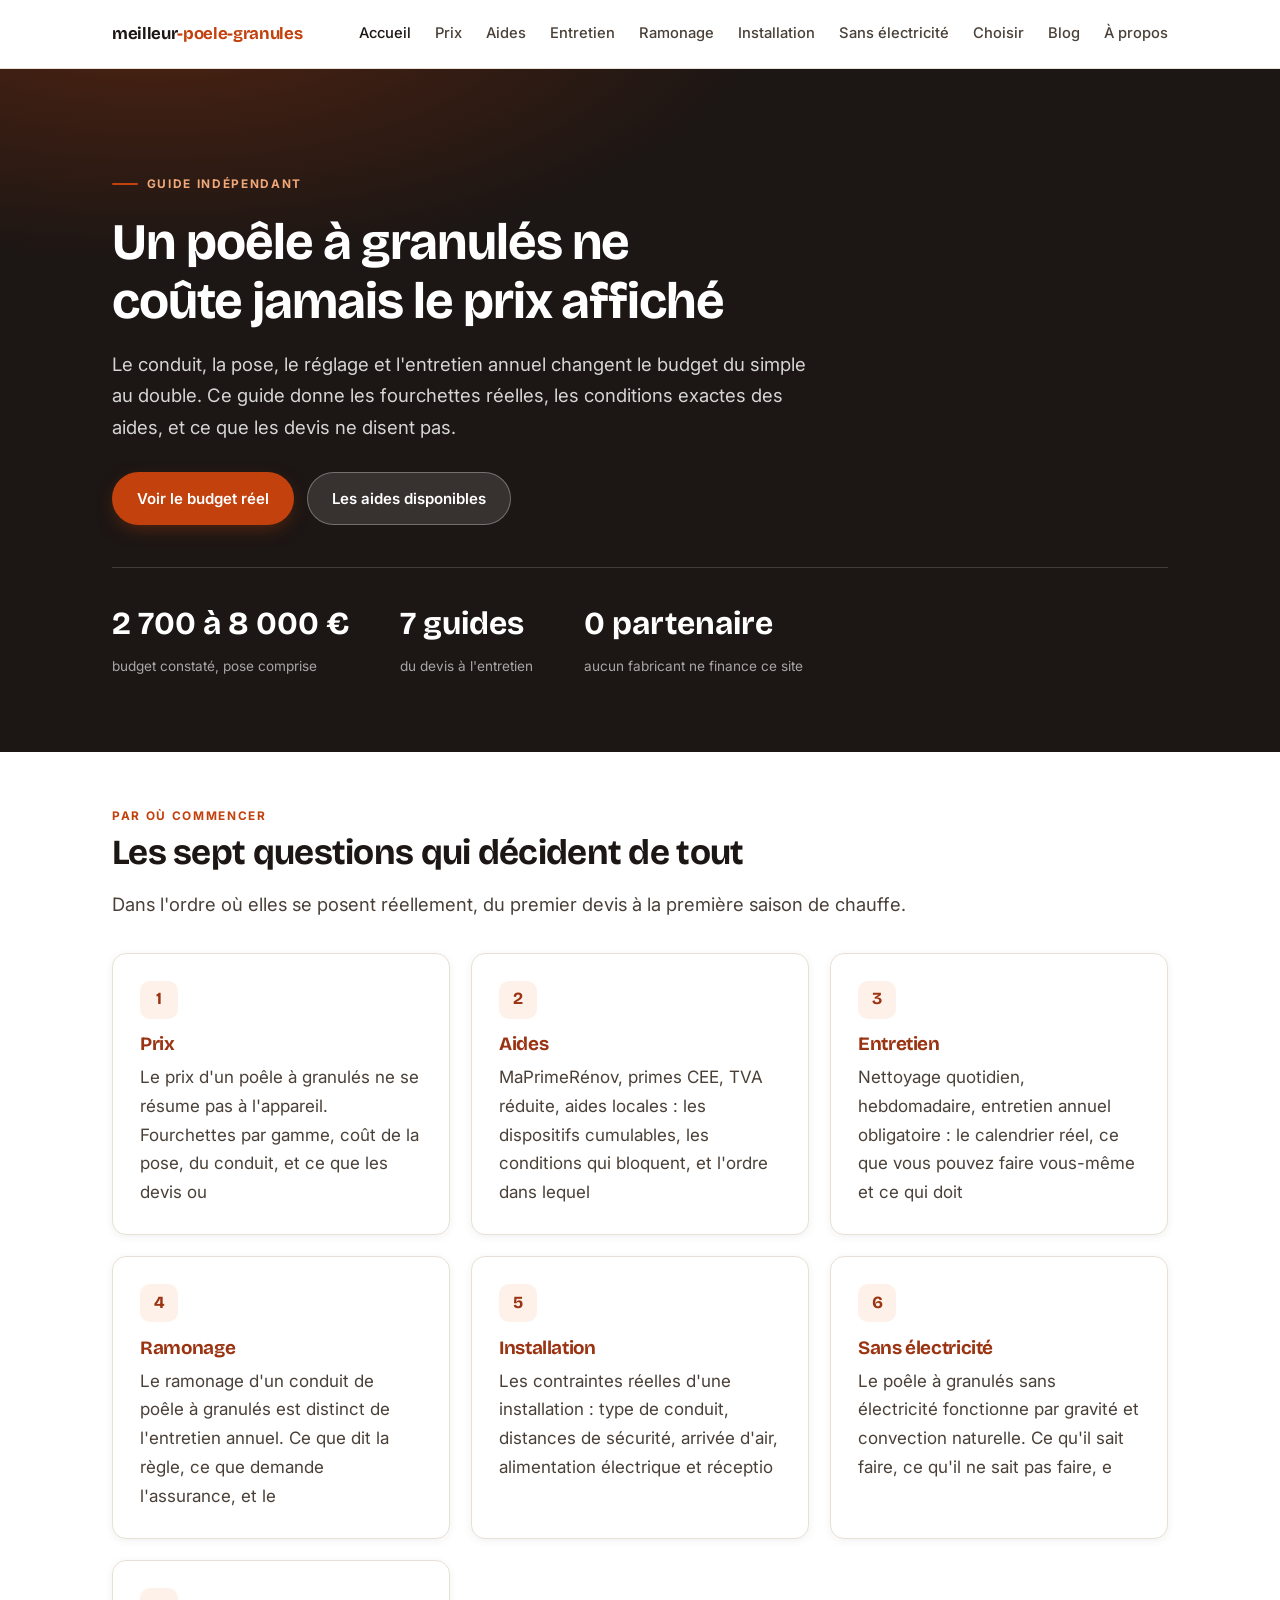
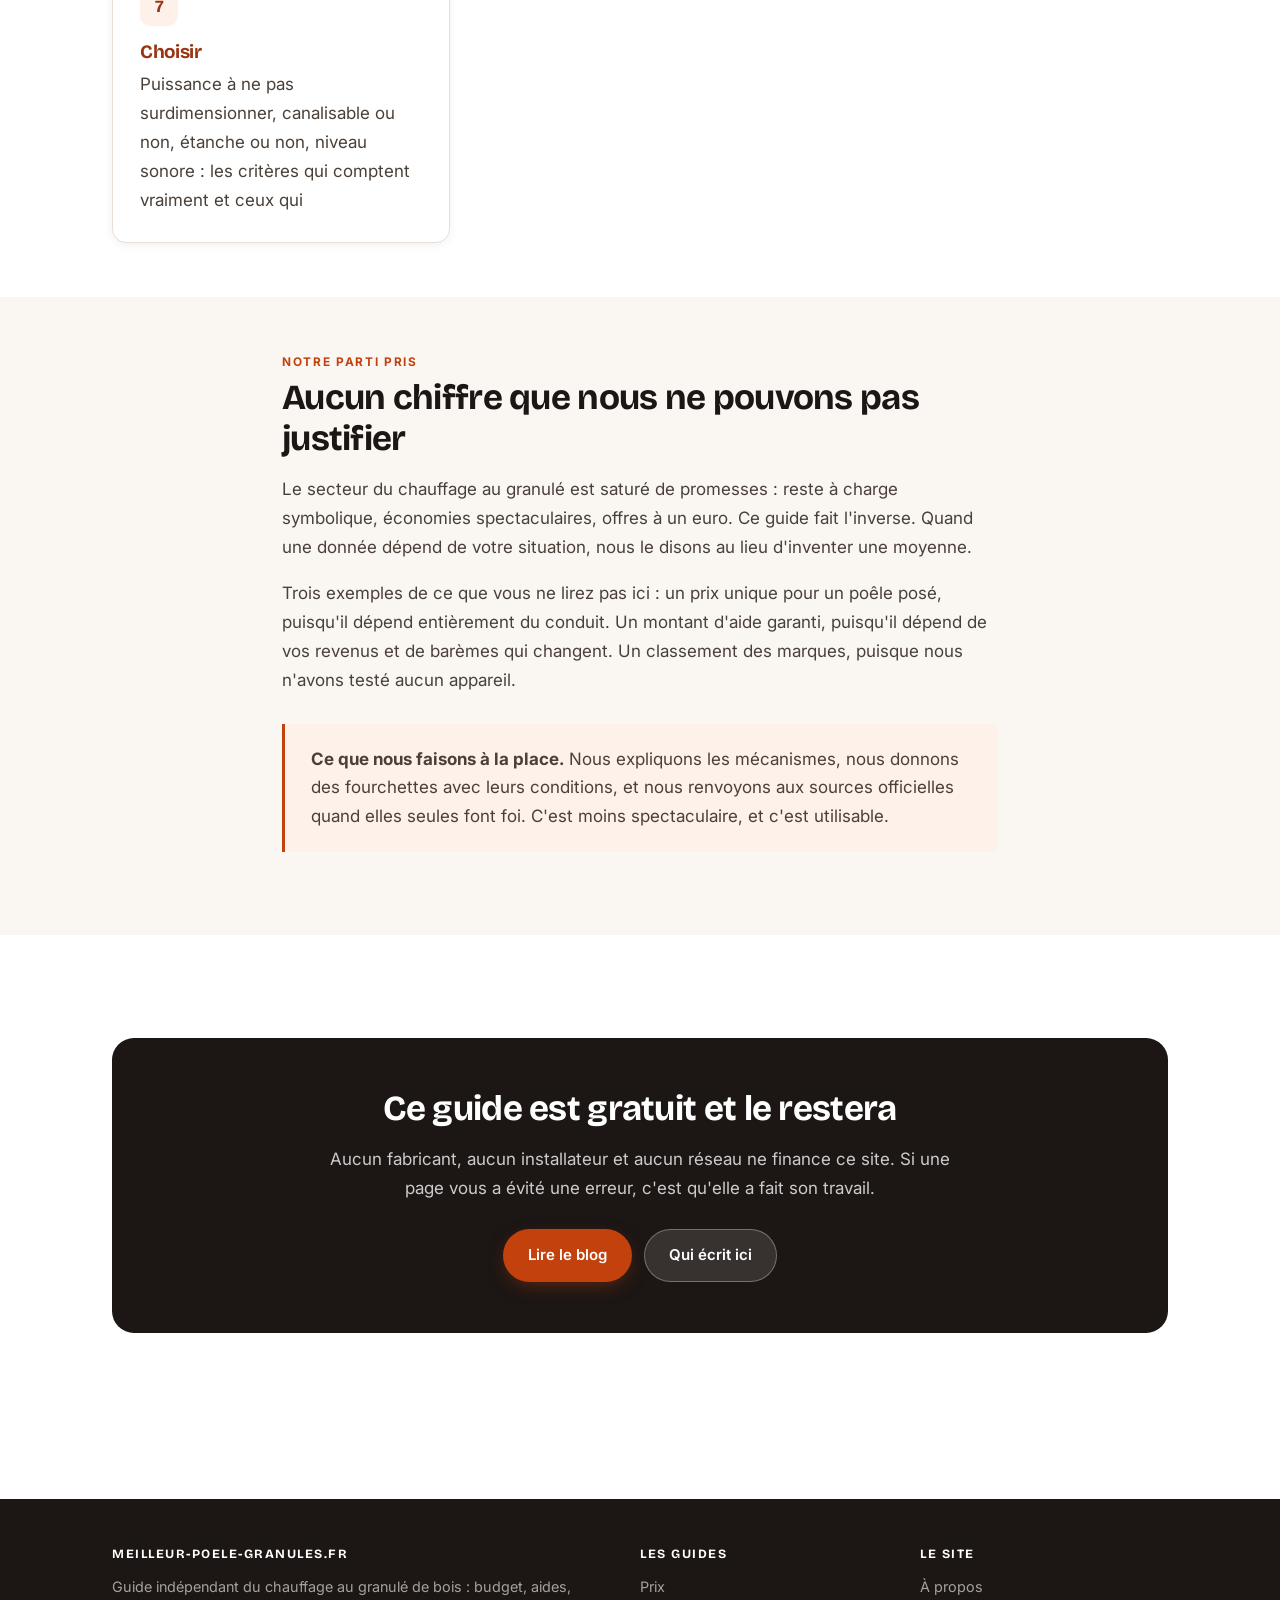
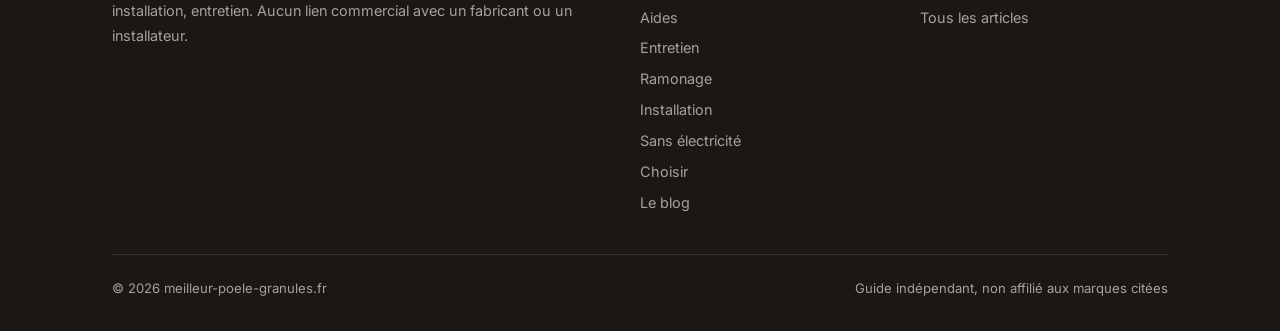
==== index.html @ 7c3143a7 "Site initial : 7 guides piliers, blog, plomberie de publication - accueil + 7 piliers (prix, aides, " ====
<!DOCTYPE html>
<html lang="fr">
<head>
<meta charset="UTF-8">
<meta name="viewport" content="width=device-width, initial-scale=1">
<script async src="https://www.googletagmanager.com/gtag/js?id=__GA4_ID__"></script>
<script>window.dataLayer=window.dataLayer||[];function gtag(){dataLayer.push(arguments);}gtag('js',new Date());gtag('config','__GA4_ID__');</script>
<title>Poêle à granulés : le guide qui donne les vrais chiffres</title>
<meta name="description" content="Guide indépendant du poêle à granulés : prix réels pose comprise, aides et primes, installation, entretien et ramonage. Sans lien commercial avec les fabricants.">
<meta name="robots" content="index, follow">
<link rel="canonical" href="https://meilleur-poele-granules.fr/">
<meta property="og:type" content="website">
<meta property="og:title" content="Poêle à granulés : le guide qui donne les vrais chiffres">
<meta property="og:description" content="Guide indépendant du poêle à granulés : prix réels pose comprise, aides et primes, installation, entretien et ramonage. Sans lien commercial avec les fabricants.">
<meta property="og:url" content="https://meilleur-poele-granules.fr/">
<meta property="og:locale" content="fr_FR">
<meta property="og:site_name" content="meilleur-poele-granules.fr">
<link rel="preconnect" href="https://fonts.googleapis.com">
<link rel="preconnect" href="https://fonts.gstatic.com" crossorigin>
<link href="https://fonts.googleapis.com/css2?family=Bricolage+Grotesque:opsz,wght@12..96,600;12..96,700&family=Inter:wght@400;500;600&display=swap" rel="stylesheet">
<link rel="stylesheet" href="/css/style.css">
<script type="application/ld+json">{"@context": "https://schema.org", "@type": "WebSite", "name": "meilleur-poele-granules.fr", "url": "https://meilleur-poele-granules.fr/", "inLanguage": "fr-FR"}</script>
</head>
<body>
<header><div class="wrap nav">
<a href="/" class="logo">meilleur<span>-poele-granules</span></a>
<input type="checkbox" id="navtog" class="navtog" aria-hidden="true">
<label for="navtog" class="burger" aria-label="Ouvrir le menu"><span></span><span></span><span></span></label>
<nav><a href="/" class="on">Accueil</a><a href="/prix/">Prix</a><a href="/aides/">Aides</a><a href="/entretien/">Entretien</a><a href="/ramonage/">Ramonage</a><a href="/installation/">Installation</a><a href="/sans-electricite/">Sans électricité</a><a href="/choisir/">Choisir</a><a href="/blog/">Blog</a><a href="/a-propos/">À propos</a></nav>
</div></header>
<main>
<div class="hero"><div class="wrap">
<span class="eyebrow">Guide indépendant</span>
<h1>Un poêle à granulés ne coûte jamais le prix affiché</h1>
<p class="lead">Le conduit, la pose, le réglage et l'entretien annuel changent le budget du simple au double. Ce guide donne les fourchettes réelles, les conditions exactes des aides, et ce que les devis ne disent pas.</p>
<div class="hero-cta"><a href="/prix/" class="btn btn-1">Voir le budget réel</a><a href="/aides/" class="btn btn-l">Les aides disponibles</a></div>
<div class="hero-stats"><div><span class="k">2 700 à 8 000 €</span><span class="l">budget constaté, pose comprise</span></div><div><span class="k">7 guides</span><span class="l">du devis à l'entretien</span></div><div><span class="k">0 partenaire</span><span class="l">aucun fabricant ne finance ce site</span></div></div>
</div></div>
<section><div class="wrap">
<span class="eyebrow-d">Par où commencer</span>
<h2 style="margin-top:.2rem">Les sept questions qui décident de tout</h2>
<p class="lead">Dans l'ordre où elles se posent réellement, du premier devis à la première saison de chauffe.</p>
<div class="grid g3" style="margin-top:2rem"><div class="card"><span class="num">1</span><h3><a href="/prix/">Prix</a></h3><p>Le prix d'un poêle à granulés ne se résume pas à l'appareil. Fourchettes par gamme, coût de la pose, du conduit, et ce que les devis ou</p></div><div class="card"><span class="num">2</span><h3><a href="/aides/">Aides</a></h3><p>MaPrimeRénov, primes CEE, TVA réduite, aides locales : les dispositifs cumulables, les conditions qui bloquent, et l'ordre dans lequel </p></div><div class="card"><span class="num">3</span><h3><a href="/entretien/">Entretien</a></h3><p>Nettoyage quotidien, hebdomadaire, entretien annuel obligatoire : le calendrier réel, ce que vous pouvez faire vous-même et ce qui doit</p></div><div class="card"><span class="num">4</span><h3><a href="/ramonage/">Ramonage</a></h3><p>Le ramonage d'un conduit de poêle à granulés est distinct de l'entretien annuel. Ce que dit la règle, ce que demande l'assurance, et le</p></div><div class="card"><span class="num">5</span><h3><a href="/installation/">Installation</a></h3><p>Les contraintes réelles d'une installation : type de conduit, distances de sécurité, arrivée d'air, alimentation électrique et réceptio</p></div><div class="card"><span class="num">6</span><h3><a href="/sans-electricite/">Sans électricité</a></h3><p>Le poêle à granulés sans électricité fonctionne par gravité et convection naturelle. Ce qu'il sait faire, ce qu'il ne sait pas faire, e</p></div><div class="card"><span class="num">7</span><h3><a href="/choisir/">Choisir</a></h3><p>Puissance à ne pas surdimensionner, canalisable ou non, étanche ou non, niveau sonore : les critères qui comptent vraiment et ceux qui </p></div></div>
</div></section>
<section class="soft"><div class="wrap narrow">
<span class="eyebrow-d">Notre parti pris</span>
<h2 style="margin-top:.2rem">Aucun chiffre que nous ne pouvons pas justifier</h2>
<p>Le secteur du chauffage au granulé est saturé de promesses : reste à charge symbolique, économies spectaculaires, offres à un euro. Ce guide fait l'inverse. Quand une donnée dépend de votre situation, nous le disons au lieu d'inventer une moyenne.</p>
<p>Trois exemples de ce que vous ne lirez pas ici : un prix unique pour un poêle posé, puisqu'il dépend entièrement du conduit. Un montant d'aide garanti, puisqu'il dépend de vos revenus et de barèmes qui changent. Un classement des marques, puisque nous n'avons testé aucun appareil.</p>
<div class="note"><p><strong>Ce que nous faisons à la place.</strong> Nous expliquons les mécanismes, nous donnons des fourchettes avec leurs conditions, et nous renvoyons aux sources officielles quand elles seules font foi. C'est moins spectaculaire, et c'est utilisable.</p></div>
</div></section>
<section><div class="wrap"><div class="cta">
<h2>Ce guide est gratuit et le restera</h2>
<p>Aucun fabricant, aucun installateur et aucun réseau ne finance ce site. Si une page vous a évité une erreur, c'est qu'elle a fait son travail.</p>
<div class="hero-cta"><a href="/blog/" class="btn btn-1">Lire le blog</a>
<a href="/a-propos/" class="btn btn-l">Qui écrit ici</a></div>
</div></div></section>
</main>
<footer><div class="wrap">
<div class="fgrid">
<div>
<h4>meilleur-poele-granules.fr</h4>
<p style="color:rgba(255,255,255,.6)">Guide indépendant du chauffage au granulé de bois : budget, aides, installation, entretien. Aucun lien commercial avec un fabricant ou un installateur.</p>
</div>
<div>
<h4>Les guides</h4>
<a href="/prix/">Prix</a><a href="/aides/">Aides</a><a href="/entretien/">Entretien</a><a href="/ramonage/">Ramonage</a><a href="/installation/">Installation</a><a href="/sans-electricite/">Sans électricité</a><a href="/choisir/">Choisir</a>
<a href="/blog/">Le blog</a>
</div>
<div>
<h4>Le site</h4>
<a href="/a-propos/">À propos</a>
<a href="/blog/">Tous les articles</a>
</div>
</div>
<div class="legal">
<span>&copy; 2026 meilleur-poele-granules.fr</span>
<span>Guide indépendant, non affilié aux marques citées</span>
</div>
</div></footer>
</body>
</html>
---- css/style.css ----
/* ============================================================
   meilleur-poele-granules.fr
   Guide independant du chauffage au granule
   Fonts : Bricolage Grotesque (titres) + Inter (texte)
   ============================================================ */

:root{
  --bg:#ffffff; --bg-soft:#faf7f3; --bg-deep:#1c1614;
  --ink:#1c1614; --ink-2:#4a4038; --ink-3:#7a6f66;
  --line:#e8e0d6;
  --ember:#c2410c; --ember-dk:#9a3412; --ember-soft:#fdf1e9;
  --leaf:#3f6212; --leaf-soft:#f2f7e8;
  --r-sm:8px; --r:14px; --r-lg:22px;
  --sh:0 2px 10px rgba(28,22,20,.06);
  --sh-lg:0 24px 60px -24px rgba(28,22,20,.3);
  --fh:'Bricolage Grotesque',Georgia,serif;
  --fb:'Inter',system-ui,sans-serif;
}
*,*::before,*::after{box-sizing:border-box;margin:0;padding:0}
html{scroll-behavior:smooth;-webkit-font-smoothing:antialiased}
body{font-family:var(--fb);color:var(--ink);background:var(--bg);line-height:1.7;font-size:17px}
img{max-width:100%;display:block}
a{color:var(--ember-dk);text-decoration:none;transition:color .2s}
a:hover{color:var(--ember)}
.wrap{max-width:1120px;margin:0 auto;padding:0 clamp(1.1rem,4vw,2rem)}
.wrap.narrow{max-width:780px}

h1,h2,h3,h4{font-family:var(--fh);line-height:1.15;letter-spacing:-.02em;font-weight:700}
h1{font-size:clamp(2rem,4.6vw,3.2rem)}
h2{font-size:clamp(1.5rem,3vw,2.2rem);margin:3rem 0 1rem}
h3{font-size:1.18rem;margin:1.8rem 0 .5rem}
p{margin-bottom:1.1rem;color:var(--ink-2)}
.lead{font-size:1.15rem;color:var(--ink-2)}

/* NAV */
header{position:sticky;top:0;z-index:60;background:rgba(255,255,255,.94);
  backdrop-filter:blur(14px) saturate(160%);border-bottom:1px solid var(--line)}
.nav{display:flex;align-items:center;justify-content:space-between;height:68px}
.logo{font-family:var(--fh);font-weight:700;font-size:1.05rem;color:var(--ink);letter-spacing:-.02em}
.logo span{color:var(--ember)}
.nav nav{display:flex;gap:1.5rem;align-items:center}
/* :not(.btn) indispensable : sinon .nav nav a ecrase .btn-1 et le bouton
   se retrouve avec du texte sombre sur fond ember. Deja vu sur visites360. */
.nav nav a:not(.btn){font-size:.92rem;color:var(--ink-2);font-weight:500}
.nav nav a:not(.btn):hover,.nav nav a:not(.btn).on{color:var(--ink)}
.navtog{display:none}
.burger{display:none;flex-direction:column;gap:5px;cursor:pointer;padding:.5rem;margin-left:auto}
.burger span{display:block;width:24px;height:2px;background:var(--ink);border-radius:2px;transition:transform .25s,opacity .25s}
@media(max-width:880px){
  .burger{display:flex;order:3}
  .nav{flex-wrap:wrap}
  .nav nav{order:4;width:100%;flex-direction:column;align-items:stretch;gap:0;
    max-height:0;overflow:hidden;transition:max-height .3s ease}
  .navtog:checked ~ nav{max-height:560px;padding-bottom:1rem}
  .nav nav a:not(.btn){padding:.85rem .2rem;border-bottom:1px solid var(--line);font-size:1rem}
  .nav nav .btn{margin-top:.9rem;justify-content:center}
  .navtog:checked ~ .burger span:nth-child(1){transform:translateY(7px) rotate(45deg)}
  .navtog:checked ~ .burger span:nth-child(2){opacity:0}
  .navtog:checked ~ .burger span:nth-child(3){transform:translateY(-7px) rotate(-45deg)}
}

/* BOUTONS */
.btn{display:inline-flex;align-items:center;gap:.5rem;padding:.8rem 1.5rem;border-radius:999px;
  font-family:var(--fb);font-weight:600;font-size:.94rem;border:1.5px solid transparent;
  cursor:pointer;transition:all .22s;white-space:nowrap}
.btn-1{background:var(--ember);color:#fff;box-shadow:0 6px 20px -6px rgba(194,65,12,.5)}
.btn-1:hover{background:var(--ember-dk);color:#fff;transform:translateY(-2px)}
.btn-2{border-color:var(--line);color:var(--ink);background:#fff}
.btn-2:hover{border-color:var(--ink);color:var(--ink)}
.btn-l{background:rgba(255,255,255,.12);border-color:rgba(255,255,255,.3);color:#fff}
.btn-l:hover{background:rgba(255,255,255,.22);color:#fff}

/* HERO */
.hero{position:relative;overflow:hidden;background:var(--bg-deep);color:#fff;
  padding:clamp(3.4rem,8vw,6rem) 0 clamp(3rem,6vw,4.5rem)}
.hero::after{content:'';position:absolute;inset:0;z-index:1;
  background:radial-gradient(1000px 420px at 12% -10%,rgba(194,65,12,.32),transparent 62%)}
.hero .wrap{position:relative;z-index:2}
.hero h1{color:#fff;max-width:20ch;margin-bottom:1.1rem}
.hero .lead{color:rgba(255,255,255,.82);max-width:58ch;font-size:1.16rem;margin-bottom:1.8rem}
.hero.slim{padding:clamp(2.6rem,6vw,4rem) 0 clamp(2.2rem,5vw,3rem)}
.hero.slim h1{max-width:24ch;font-size:clamp(1.85rem,4vw,2.8rem)}
.eyebrow{display:inline-flex;align-items:center;gap:.55rem;font-size:.74rem;font-weight:700;
  letter-spacing:.14em;text-transform:uppercase;color:#f0a878;margin-bottom:1.2rem}
.eyebrow::before{content:'';width:26px;height:2px;background:var(--ember);border-radius:2px}
.hero-cta{display:flex;gap:.8rem;flex-wrap:wrap}
.hero-stats{display:flex;gap:clamp(1.4rem,5vw,3.2rem);flex-wrap:wrap;
  margin-top:2.6rem;padding-top:1.8rem;border-top:1px solid rgba(255,255,255,.16)}
.hero-stats .k{font-family:var(--fh);font-size:clamp(1.4rem,3vw,2rem);font-weight:700;color:#fff;display:block}
.hero-stats .l{font-size:.85rem;color:rgba(255,255,255,.62)}
.ameta{display:flex;flex-wrap:wrap;gap:.5rem 1.4rem;margin-top:1.5rem;padding-top:1.2rem;
  border-top:1px solid rgba(255,255,255,.16);font-size:.88rem;color:rgba(255,255,255,.66)}
.ameta strong{color:#fff;font-weight:600}

/* SECTIONS */
main section{padding:clamp(2.4rem,5vw,3.4rem) 0}
.eyebrow-d{display:block;font-size:.74rem;font-weight:700;letter-spacing:.14em;
  text-transform:uppercase;color:var(--ember);margin-bottom:.4rem}
.soft{background:var(--bg-soft)}

/* GRILLES */
.grid{display:grid;gap:1.3rem}
.g2{grid-template-columns:repeat(2,1fr)}
.g3{grid-template-columns:repeat(3,1fr)}
@media(max-width:900px){.g3{grid-template-columns:1fr}.g2{grid-template-columns:1fr}}
.card{background:#fff;border:1px solid var(--line);border-radius:var(--r);padding:1.7rem;
  box-shadow:var(--sh);transition:transform .25s,box-shadow .25s,border-color .25s}
.card:hover{transform:translateY(-3px);box-shadow:var(--sh-lg);border-color:#d8cec1}
.card h3{margin-top:0}
.card p:last-child{margin-bottom:0}
.num{display:inline-flex;align-items:center;justify-content:center;width:38px;height:38px;
  border-radius:10px;background:var(--ember-soft);color:var(--ember-dk);
  font-family:var(--fh);font-weight:700;margin-bottom:.9rem}

/* ENCADRES */
.note{background:var(--ember-soft);border-left:3px solid var(--ember);
  padding:1.3rem 1.6rem;border-radius:0 var(--r-sm) var(--r-sm) 0;margin:1.8rem 0}
.note p:last-child{margin-bottom:0}
.warn{background:var(--leaf-soft);border-left:3px solid var(--leaf);
  padding:1.3rem 1.6rem;border-radius:0 var(--r-sm) var(--r-sm) 0;margin:1.8rem 0}
.warn p:last-child{margin-bottom:0}

/* LISTES */
.check{list-style:none;margin:1.2rem 0}
.check li{position:relative;padding-left:1.8rem;margin-bottom:.6rem;color:var(--ink-2)}
.check li::before{content:'';position:absolute;left:0;top:.62em;width:9px;height:9px;
  border-radius:50%;background:var(--ember)}

/* TABLEAU */
.tw{overflow-x:auto;margin:1.6rem 0}
table{width:100%;border-collapse:collapse;font-size:.95rem;min-width:460px}
th,td{padding:.8rem 1rem;text-align:left;border-bottom:1px solid var(--line)}
th{background:var(--bg-soft);font-family:var(--fh);font-weight:700;font-size:.84rem;
  letter-spacing:.03em;text-transform:uppercase;color:var(--ink-3)}
tbody tr:hover{background:var(--bg-soft)}

/* SOMMAIRE — c'est un <nav>, d'ou le display force : sans lui il herite
   du flex de la navigation d'en-tete. Piege rencontre sur les deux
   autres sites d'affiliation le 28/08. */
nav.toc{display:block !important;background:var(--bg-soft);border:1px solid var(--line);
  border-left:3px solid var(--ember);border-radius:0 var(--r) var(--r) 0;
  padding:1.4rem 1.7rem;margin:2.2rem 0}
nav.toc a::after{display:none}
.toc-title{font-size:.76rem;letter-spacing:.14em;text-transform:uppercase;
  color:var(--ink-3);margin-bottom:.8rem;font-weight:700;font-family:var(--fb)}
.toc ol{margin:0;padding-left:1.2rem}
.toc li{margin-bottom:.42rem;font-size:.95rem}
.toc a{color:var(--ink-2);font-weight:500}
.toc a:hover{color:var(--ember-dk)}

/* CORPS D ARTICLE */
.prose h2{font-size:clamp(1.4rem,2.6vw,1.85rem);margin:2.8rem 0 .9rem;scroll-margin-top:88px}
.prose h3{font-size:1.12rem;margin:1.9rem 0 .5rem}
.prose ul,.prose ol{margin:0 0 1.2rem 1.2rem}
.prose li{margin-bottom:.5rem;color:var(--ink-2)}
.prose blockquote{border-left:3px solid var(--ember);padding:.2rem 0 .2rem 1.4rem;
  margin:1.8rem 0;font-size:1.06rem;color:var(--ink);font-style:italic}

/* FAQ */
.faq{margin:1.5rem 0}
.faq details{border:1px solid var(--line);border-radius:var(--r);margin-bottom:.7rem;
  background:#fff;overflow:hidden}
.faq summary{padding:1.1rem 1.5rem;cursor:pointer;font-weight:600;font-family:var(--fh);
  list-style:none;display:flex;justify-content:space-between;gap:1rem;align-items:center}
.faq summary::-webkit-details-marker{display:none}
.faq summary::after{content:'+';font-size:1.4rem;color:var(--ember);font-weight:400;flex:none}
.faq details[open] summary::after{content:'\2212'}
.faq details[open] summary{border-bottom:1px solid var(--line)}
.faq .a{padding:1.1rem 1.5rem;color:var(--ink-2)}
.faq .a p:last-child{margin-bottom:0}

/* SIGNATURE */
.author-box{display:flex;gap:1.2rem;align-items:flex-start;background:var(--bg-soft);
  border:1px solid var(--line);border-radius:var(--r);padding:1.5rem 1.7rem;margin:2.6rem 0}
.author-box .author-ini{flex:none;width:50px;height:50px;border-radius:50%;
  background:var(--ember-soft);color:var(--ember-dk);font-family:var(--fh);
  font-weight:700;display:flex;align-items:center;justify-content:center}
.author-box h3{margin:0 0 .3rem;font-size:1rem}
.author-box p{font-size:.93rem;margin-bottom:.4rem}
.author-box p:last-child{margin-bottom:0}

/* LISTE DU BLOG */
.posts{display:grid;gap:1.3rem;grid-template-columns:repeat(2,1fr);margin-top:1.8rem}
@media(max-width:880px){.posts{grid-template-columns:1fr}}
.post{display:flex;flex-direction:column;background:#fff;border:1px solid var(--line);
  border-radius:var(--r);padding:1.7rem;box-shadow:var(--sh);
  transition:transform .25s,box-shadow .25s,border-color .25s}
.post:hover{transform:translateY(-3px);box-shadow:var(--sh-lg);border-color:#d8cec1}
.post .cat{font-size:.71rem;font-weight:700;letter-spacing:.13em;text-transform:uppercase;
  color:var(--ember);margin-bottom:.6rem}
.post h3{margin:0 0 .6rem;font-size:1.12rem;line-height:1.3}
.post h3 a{color:var(--ink)}
.post h3 a:hover{color:var(--ember-dk)}
.post p{font-size:.95rem;flex:1}
.post .foot{font-size:.84rem;color:var(--ink-3);margin-top:.8rem;
  padding-top:.8rem;border-top:1px solid var(--line)}

/* MAILLAGE */
.cluster-links{margin:3rem 0 1rem;padding:1.7rem 2rem;background:var(--bg-soft);
  border:1px solid var(--line);border-left:3px solid var(--ember);border-radius:0 var(--r) var(--r) 0}
.cluster-links h2{margin:0 0 .5rem;font-size:1.2rem}
.cluster-links>p{color:var(--ink-3);font-size:.94rem;margin-bottom:.9rem}
.cluster-links ul{margin:0;padding-left:1.1rem}
.cluster-links li{margin-bottom:.5rem;color:var(--ink-3);font-size:.95rem}
.cluster-links li a{font-weight:600}

/* FIL D ARIANE */
.bc{font-size:.85rem;color:var(--ink-3);padding:1.2rem 0 0}
.bc a{color:var(--ink-3)}
.bc span{margin:0 .45rem}

/* CTA */
.cta{background:var(--bg-deep);color:#fff;border-radius:var(--r-lg);
  padding:clamp(2.2rem,5vw,3.2rem);text-align:center;margin:3rem 0}
.cta h2{color:#fff;margin-top:0}
.cta p{color:rgba(255,255,255,.78);max-width:58ch;margin:0 auto 1.6rem}
.cta .hero-cta{justify-content:center}

/* PIED */
footer{background:var(--bg-deep);color:rgba(255,255,255,.6);padding:3rem 0 2rem;margin-top:4rem;font-size:.9rem}
footer .fgrid{display:grid;grid-template-columns:2fr 1fr 1fr;gap:2rem;margin-bottom:2rem}
@media(max-width:760px){footer .fgrid{grid-template-columns:1fr}}
footer h4{color:#fff;font-size:.79rem;letter-spacing:.12em;text-transform:uppercase;margin-bottom:.8rem}
footer a{color:rgba(255,255,255,.6);display:block;margin-bottom:.4rem}
footer a:hover{color:#fff}
footer .legal{border-top:1px solid rgba(255,255,255,.12);padding-top:1.4rem;
  display:flex;justify-content:space-between;flex-wrap:wrap;gap:1rem;font-size:.82rem}
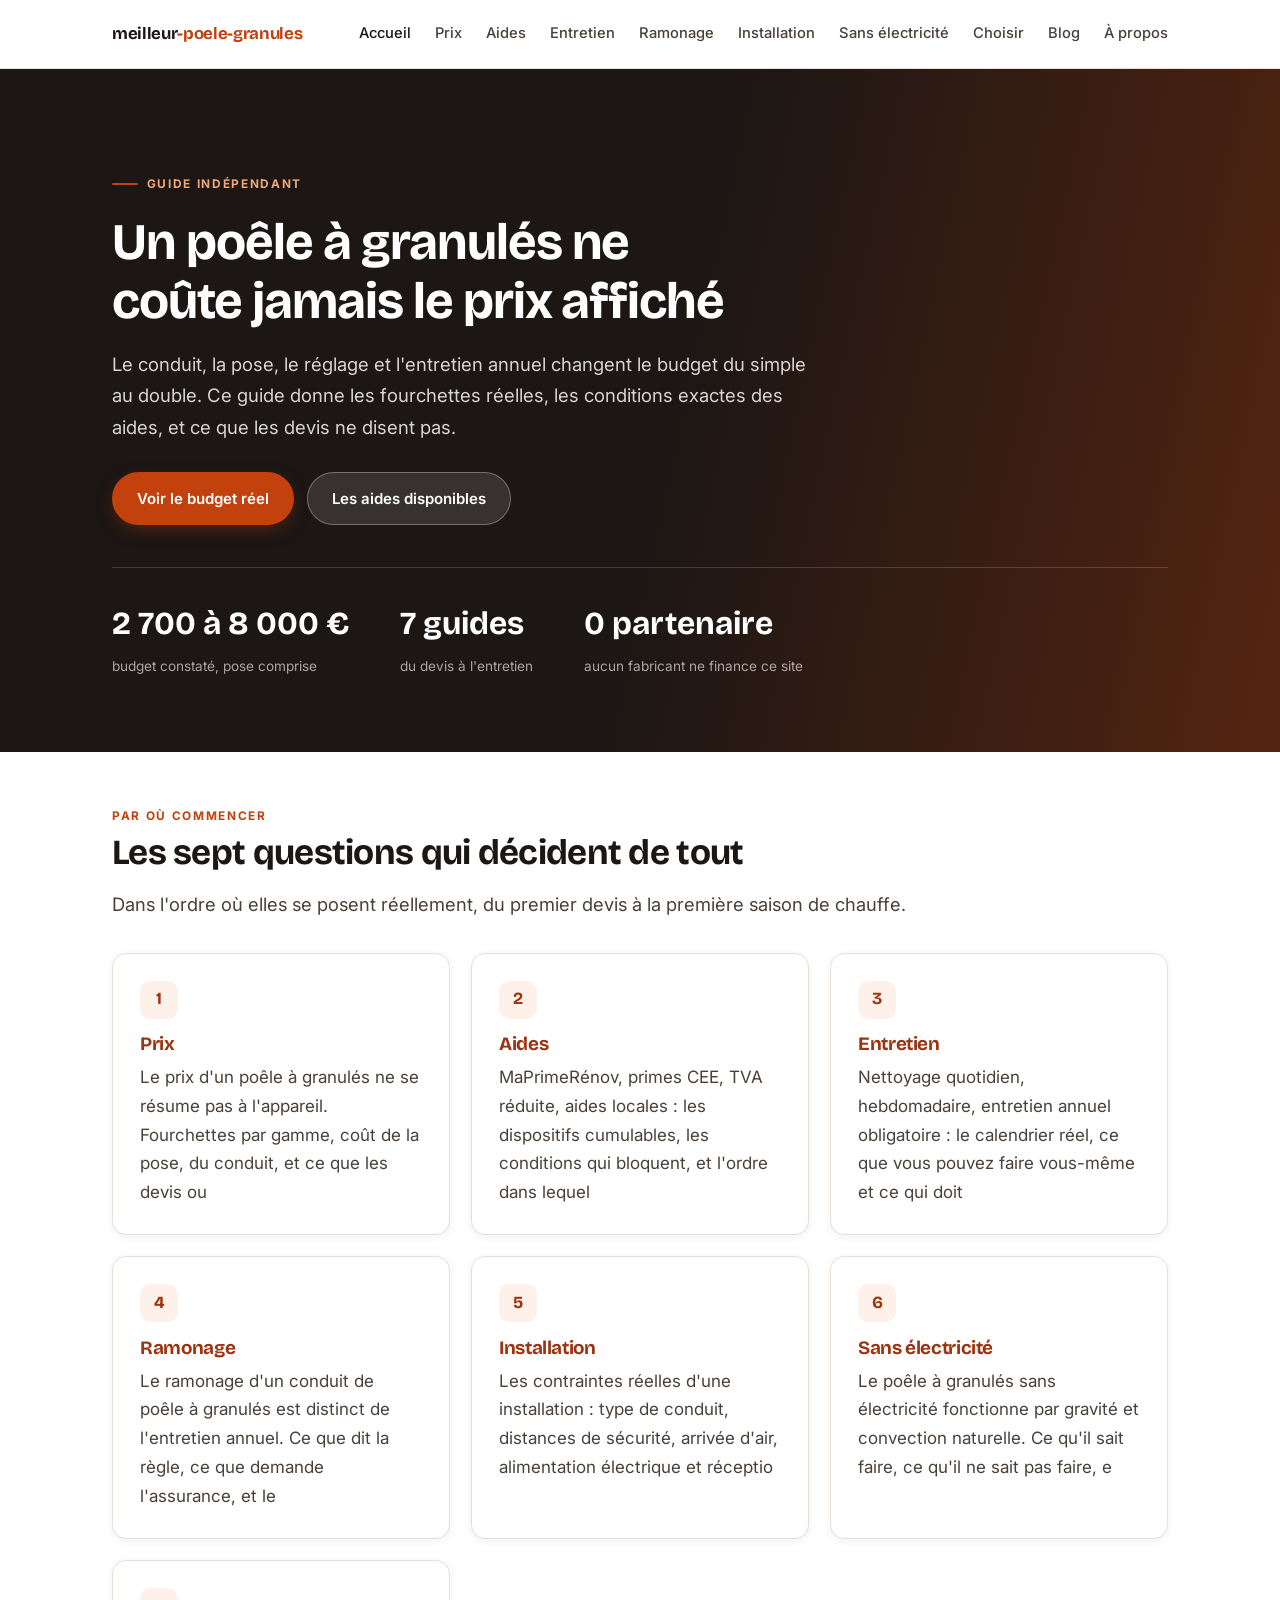
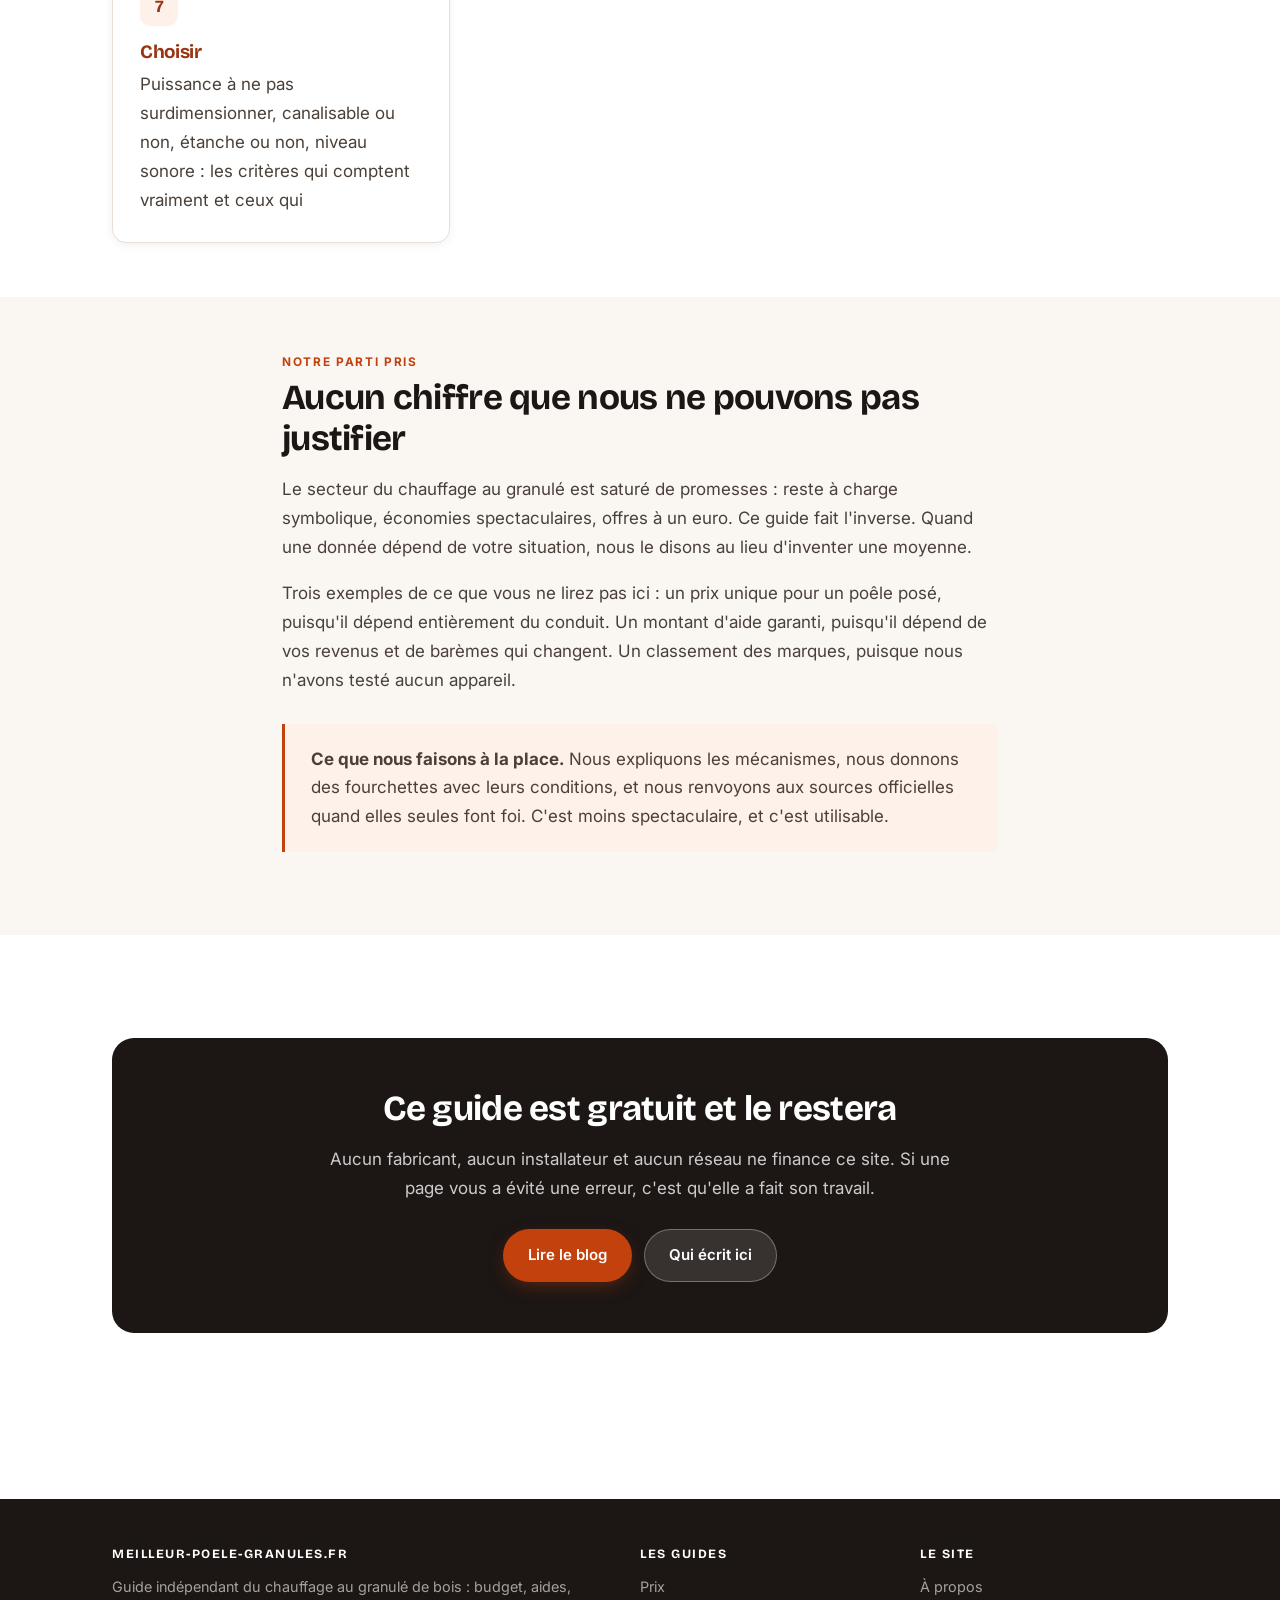
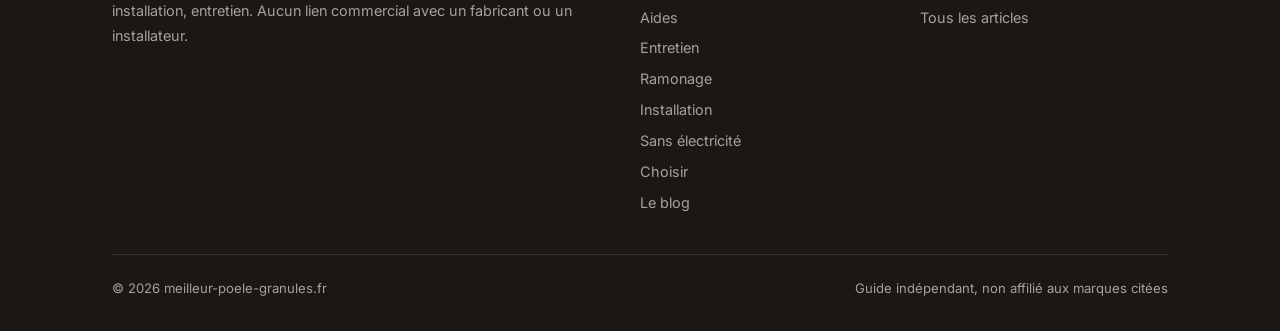
==== commit 23567545: "images : hero sur les 10 pages, figure dans les 7 guides Pool verifie visuellement le 29/08. Chaque " ====
--- a/index.html
+++ b/index.html
@@ -29,7 +29,7 @@
 <nav><a href="/" class="on">Accueil</a><a href="/prix/">Prix</a><a href="/aides/">Aides</a><a href="/entretien/">Entretien</a><a href="/ramonage/">Ramonage</a><a href="/installation/">Installation</a><a href="/sans-electricite/">Sans électricité</a><a href="/choisir/">Choisir</a><a href="/blog/">Blog</a><a href="/a-propos/">À propos</a></nav>
 </div></header>
 <main>
-<div class="hero"><div class="wrap">
+<div class="hero img" style="--hero-img:url('https://images.pexels.com/photos/36989812/pexels-photo-36989812.jpeg?auto=compress&cs=tinysrgb&w=1600')"><div class="wrap">
 <span class="eyebrow">Guide indépendant</span>
 <h1>Un poêle à granulés ne coûte jamais le prix affiché</h1>
 <p class="lead">Le conduit, la pose, le réglage et l'entretien annuel changent le budget du simple au double. Ce guide donne les fourchettes réelles, les conditions exactes des aides, et ce que les devis ne disent pas.</p>
--- a/css/style.css
+++ b/css/style.css
@@ -225,3 +225,20 @@
 footer a:hover{color:#fff}
 footer .legal{border-top:1px solid rgba(255,255,255,.12);padding-top:1.4rem;
   display:flex;justify-content:space-between;flex-wrap:wrap;gap:1rem;font-size:.82rem}
+
+/* ============================================================
+   IMAGES
+   Pool Pexels verifie visuellement le 29/08 sur planche de contact.
+   Un code 200 ne dit rien du sujet : la moitie des resultats
+   "poele a bois" montraient des extincteurs ou une machine a cafe.
+   ============================================================ */
+.hero.img::before{content:'';position:absolute;inset:0;z-index:0;opacity:.32;
+  background-image:var(--hero-img);background-size:cover;background-position:center}
+.hero.img::after{background:linear-gradient(102deg,rgba(28,22,20,.94) 0%,
+  rgba(28,22,20,.74) 52%,rgba(194,65,12,.34) 100%)}
+
+figure{margin:2.2rem 0;border-radius:var(--r);overflow:hidden;
+  border:1px solid var(--line);box-shadow:var(--sh)}
+figure img{width:100%;height:auto;aspect-ratio:3/2;object-fit:cover}
+figcaption{padding:.8rem 1.2rem;background:var(--bg-soft);font-size:.87rem;
+  color:var(--ink-3);font-style:italic;text-align:center}
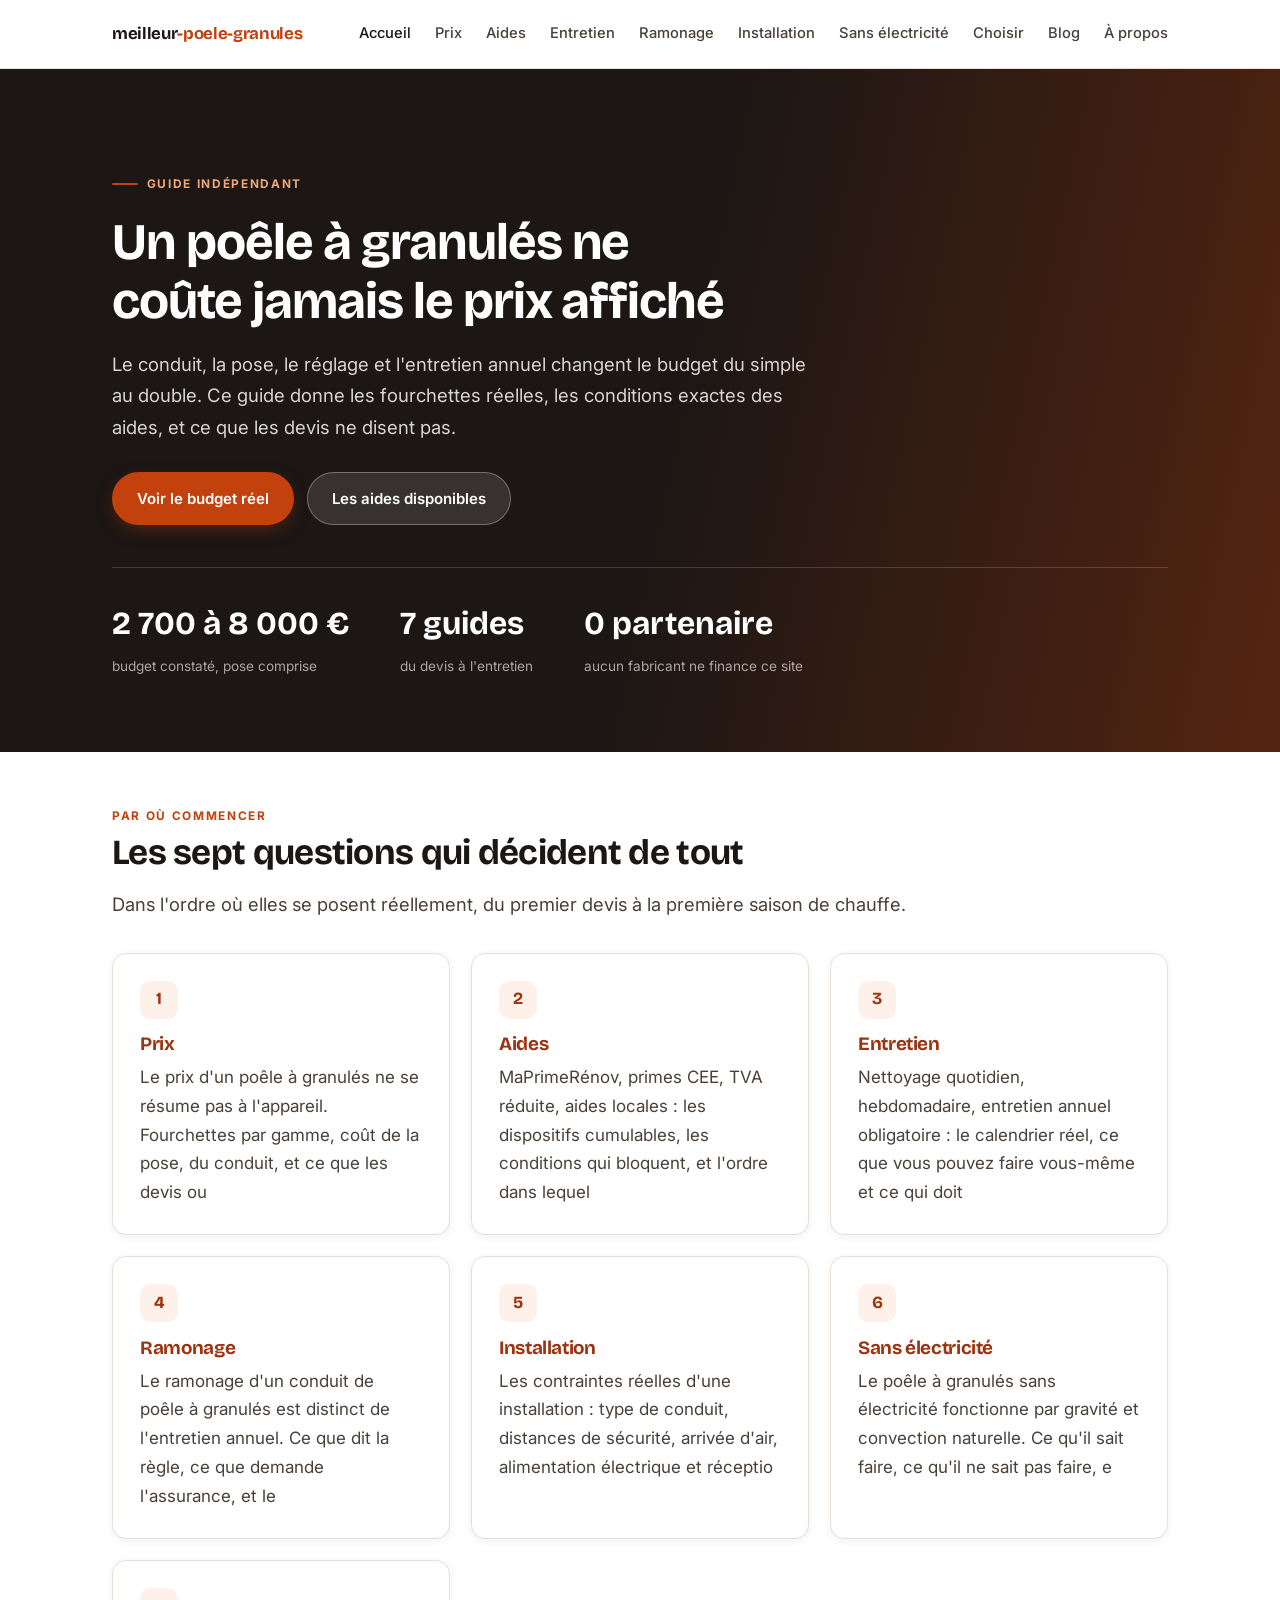
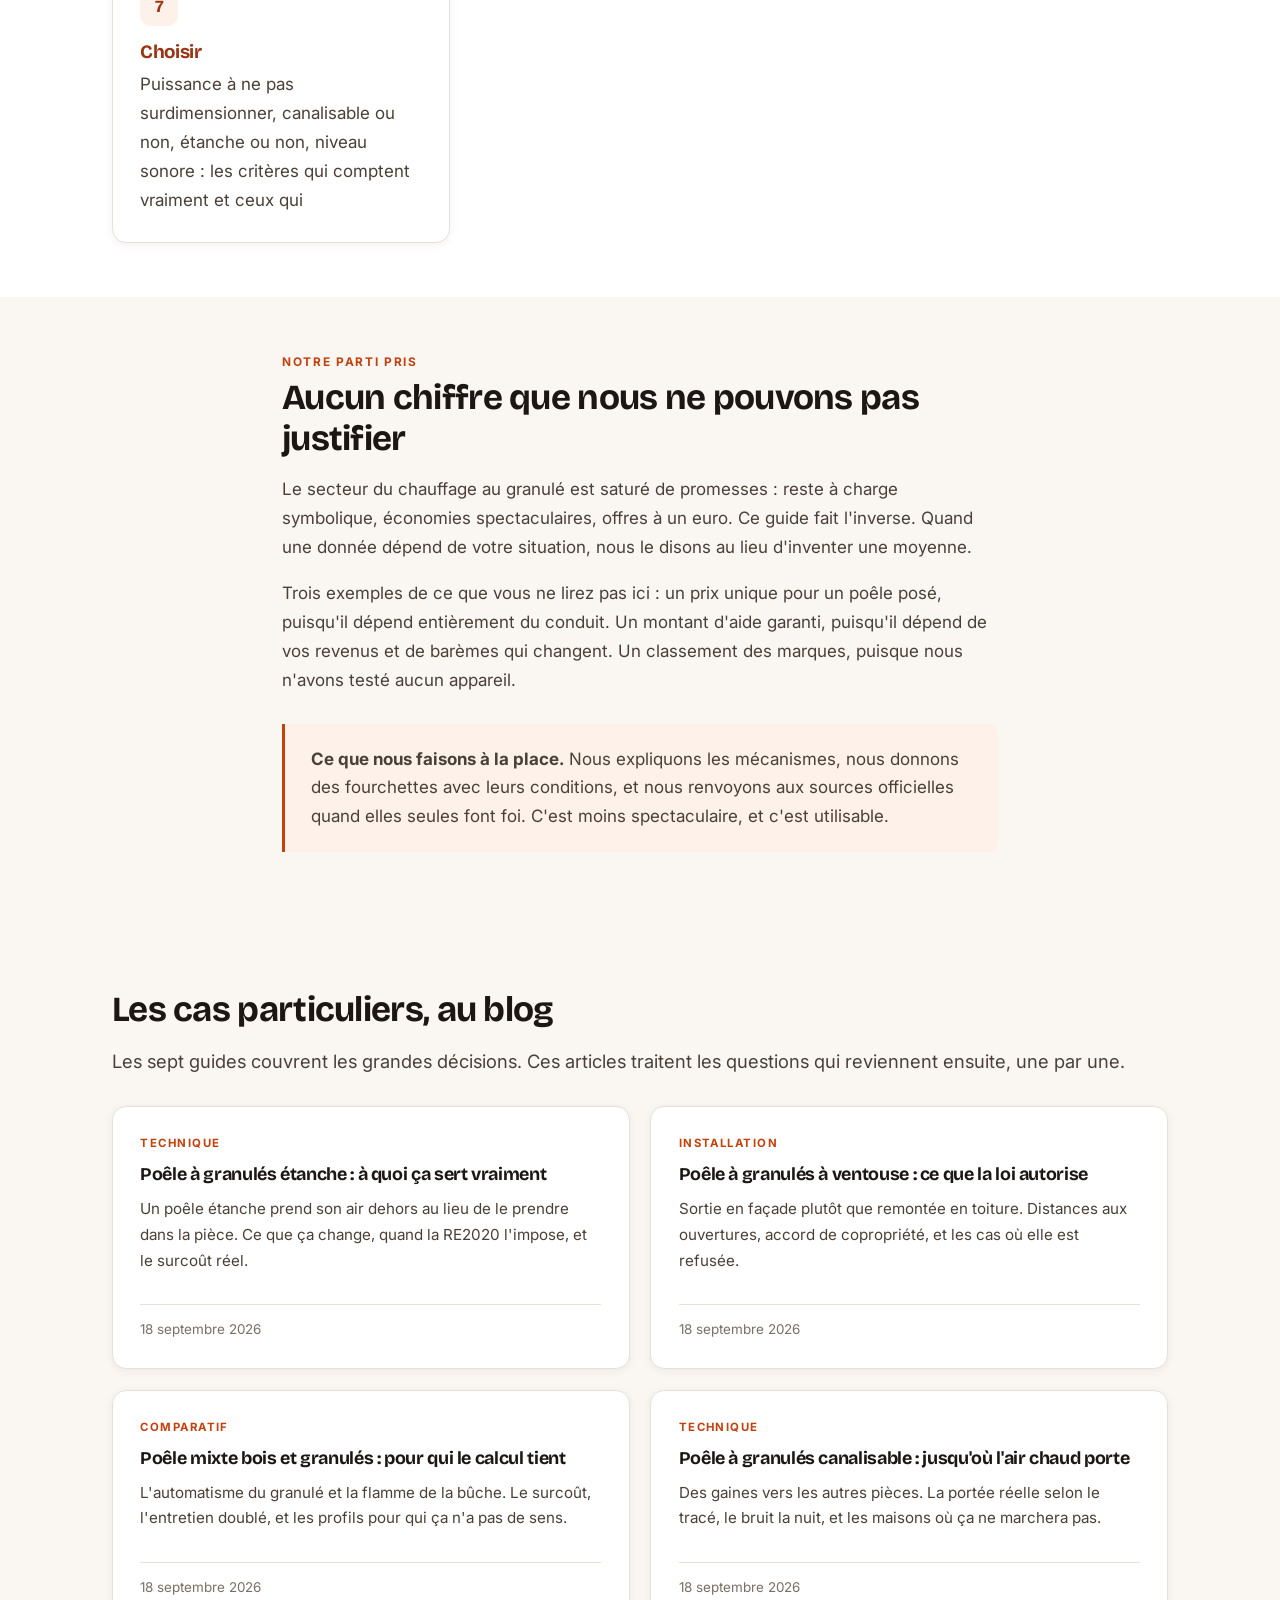
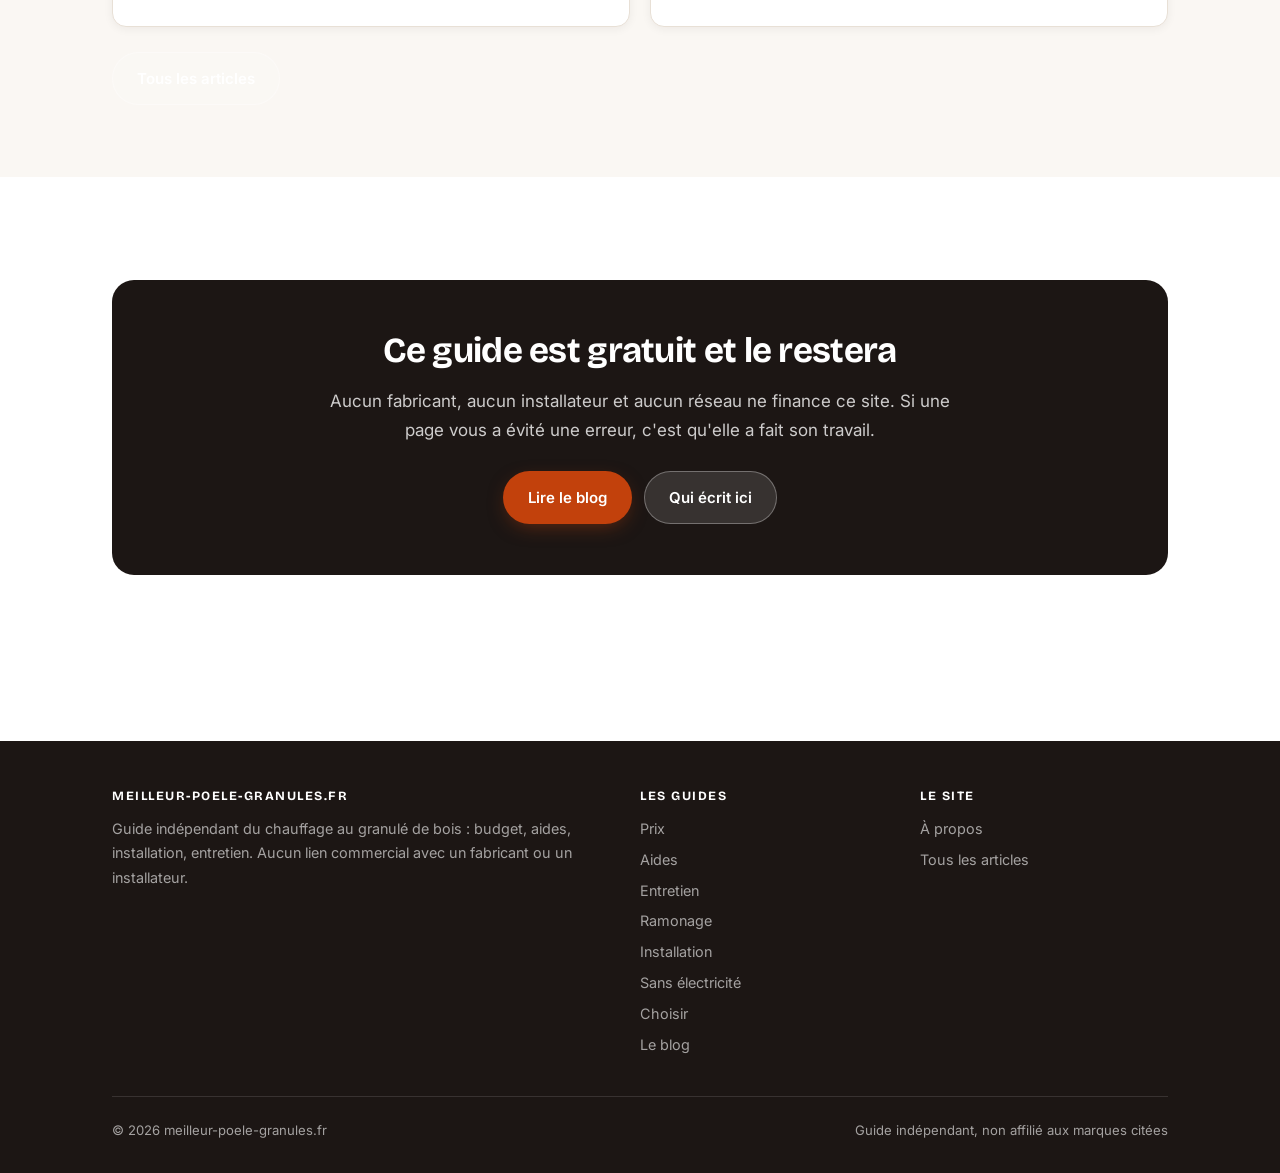
==== commit 19a23291: "Blog : quatre articles, le site en avait zero Le blog n'avait aucun article depuis la mise en ligne," ====
--- a/index.html
+++ b/index.html
@@ -3,8 +3,8 @@
 <head>
 <meta charset="UTF-8">
 <meta name="viewport" content="width=device-width, initial-scale=1">
-<script async src="https://www.googletagmanager.com/gtag/js?id=__GA4_ID__"></script>
-<script>window.dataLayer=window.dataLayer||[];function gtag(){dataLayer.push(arguments);}gtag('js',new Date());gtag('config','__GA4_ID__');</script>
+<script async src="https://www.googletagmanager.com/gtag/js?id=G-RPVB4V3FZG"></script>
+<script>window.dataLayer=window.dataLayer||[];function gtag(){dataLayer.push(arguments);}gtag('js',new Date());gtag('config','G-RPVB4V3FZG');</script>
 <title>Poêle à granulés : le guide qui donne les vrais chiffres</title>
 <meta name="description" content="Guide indépendant du poêle à granulés : prix réels pose comprise, aides et primes, installation, entretien et ramonage. Sans lien commercial avec les fabricants.">
 <meta name="robots" content="index, follow">
@@ -49,6 +49,17 @@
 <p>Trois exemples de ce que vous ne lirez pas ici : un prix unique pour un poêle posé, puisqu'il dépend entièrement du conduit. Un montant d'aide garanti, puisqu'il dépend de vos revenus et de barèmes qui changent. Un classement des marques, puisque nous n'avons testé aucun appareil.</p>
 <div class="note"><p><strong>Ce que nous faisons à la place.</strong> Nous expliquons les mécanismes, nous donnons des fourchettes avec leurs conditions, et nous renvoyons aux sources officielles quand elles seules font foi. C'est moins spectaculaire, et c'est utilisable.</p></div>
 </div></section>
+<section class="soft"><div class="wrap">
+<h2 style="margin-top:0">Les cas particuliers, au blog</h2>
+<p class="lead">Les sept guides couvrent les grandes décisions. Ces articles traitent les questions qui reviennent ensuite, une par une.</p>
+<div class="posts">
+<article class="post"><span class="cat">Technique</span><h3><a href="/blog/poele-a-granules-etanche/">Poêle à granulés étanche : à quoi ça sert vraiment</a></h3><p>Un poêle étanche prend son air dehors au lieu de le prendre dans la pièce. Ce que ça change, quand la RE2020 l'impose, et le surcoût réel.</p><div class="foot">18 septembre 2026</div></article>
+<article class="post"><span class="cat">Installation</span><h3><a href="/blog/poele-a-granules-ventouse/">Poêle à granulés à ventouse : ce que la loi autorise</a></h3><p>Sortie en façade plutôt que remontée en toiture. Distances aux ouvertures, accord de copropriété, et les cas où elle est refusée.</p><div class="foot">18 septembre 2026</div></article>
+<article class="post"><span class="cat">Comparatif</span><h3><a href="/blog/poele-mixte-bois-et-granules/">Poêle mixte bois et granulés : pour qui le calcul tient</a></h3><p>L'automatisme du granulé et la flamme de la bûche. Le surcoût, l'entretien doublé, et les profils pour qui ça n'a pas de sens.</p><div class="foot">18 septembre 2026</div></article>
+<article class="post"><span class="cat">Technique</span><h3><a href="/blog/poele-a-granules-canalisable/">Poêle à granulés canalisable : jusqu'où l'air chaud porte</a></h3><p>Des gaines vers les autres pièces. La portée réelle selon le tracé, le bruit la nuit, et les maisons où ça ne marchera pas.</p><div class="foot">18 septembre 2026</div></article>
+</div>
+<p style="margin-top:1.6rem"><a href="/blog/" class="btn btn-l">Tous les articles</a></p>
+</div></section>
 <section><div class="wrap"><div class="cta">
 <h2>Ce guide est gratuit et le restera</h2>
 <p>Aucun fabricant, aucun installateur et aucun réseau ne finance ce site. Si une page vous a évité une erreur, c'est qu'elle a fait son travail.</p>
